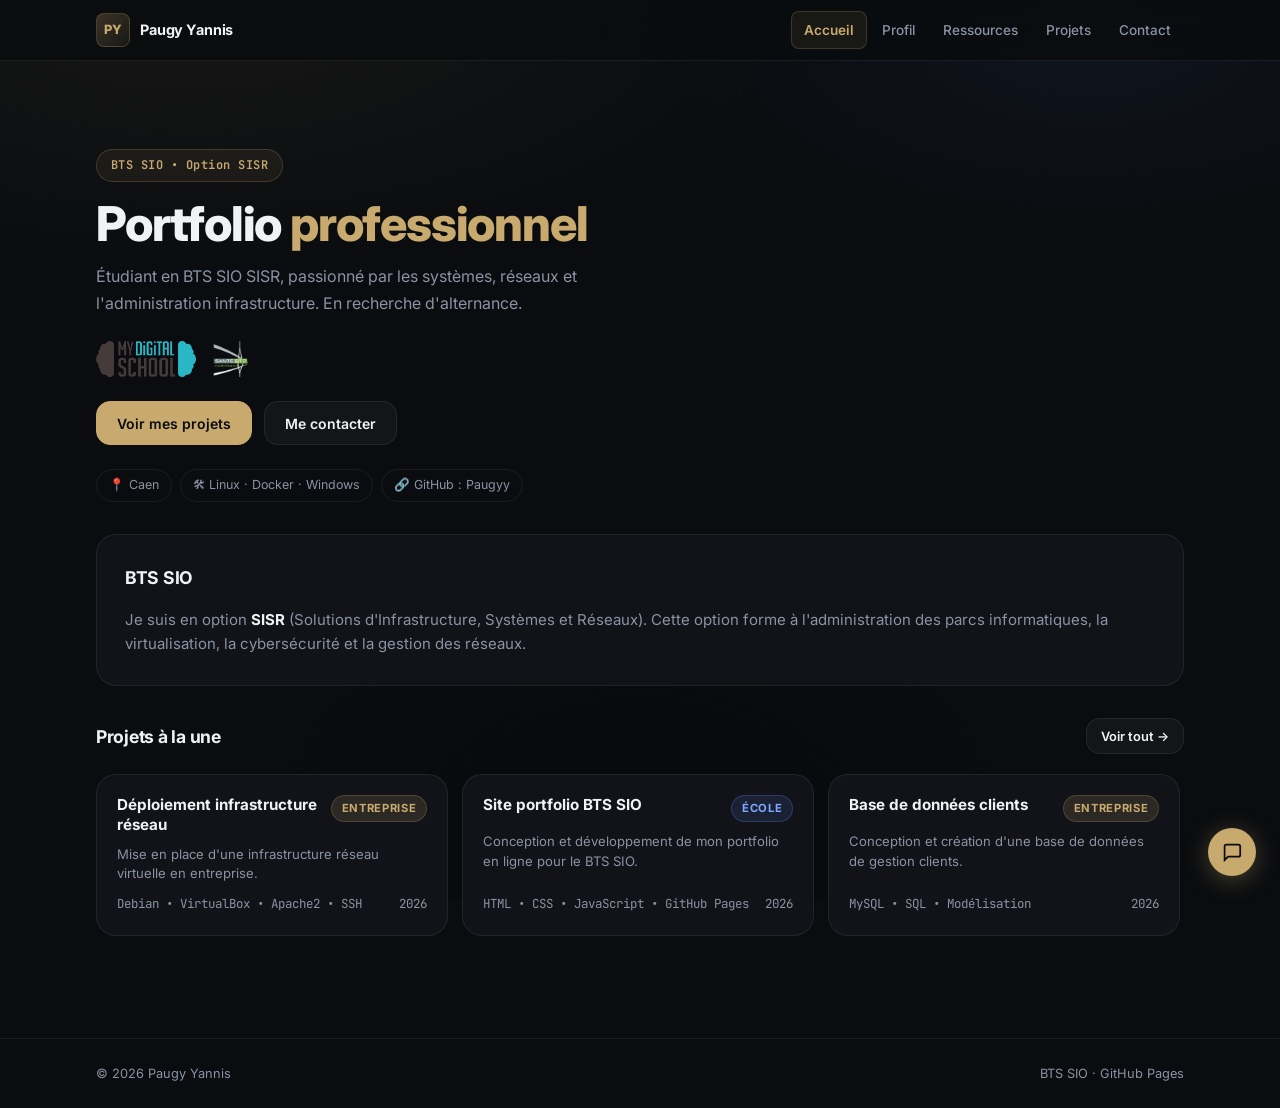
==== index.html @ efeb3262 "Add all files of my PortFolio" ====
<!doctype html>
<html lang="fr">
<head>
  <meta charset="utf-8" />
  <meta name="viewport" content="width=device-width, initial-scale=1" />
  <title>Paugy Yannis — Portfolio BTS SIO</title>
  <meta name="description" content="Portfolio BTS SIO SISR — Paugy Yannis, étudiant en systèmes et réseaux à Caen." />
  <!-- Styles -->
  <link rel="stylesheet" href="css/index.css" />
  <!-- MODIFIER : Ajouter un favicon ici -->
  <!-- <link rel="icon" href="img/favicon.ico"> -->
</head>
<body>

<!-- ================================================================
     HEADER — Navigation principale
     MODIFIER : Les liens de navigation si vous changez les noms de pages
     ================================================================ -->
<header class="topbar">
  <div class="topbar__inner">
    <a class="brand" href="index.html" aria-label="Accueil">
      <span class="brand__mark">PY</span>
      <span class="brand__text">Paugy Yannis</span>
    </a>
    <nav class="nav" id="mainNav" aria-label="Navigation principale">
      <a href="index.html" aria-current="page">Accueil</a>
      <a href="pages/profil.html">Profil</a>
      <a href="pages/ressources.html">Ressources</a>
      <a href="pages/projets.html">Projets</a>
      <a href="pages/contact.html">Contact</a>
    </nav>
    <button class="nav-toggle" aria-label="Menu" aria-expanded="false" aria-controls="mainNav">
      <span></span><span></span><span></span>
    </button>
  </div>
</header>

<!-- ================================================================
     CONTENU PRINCIPAL
     ================================================================ -->
<div class="page-wrap">
<main class="container">

  <!-- ── HERO ──────────────────────────────────────────────────── -->
  <!-- MODIFIER : Votre présentation personnelle dans cette section -->
  <section style="padding-block: 3rem 2rem;">
    <p class="pill">BTS SIO • Option SISR</p>
    <h1 class="page-title">Portfolio <span>professionnel</span></h1>
    <!-- MODIFIER : Votre texte de présentation (2-3 lignes max) -->
    <p class="page-lead">
      Étudiant en BTS SIO SISR, passionné par les systèmes, réseaux
      et l'administration infrastructure. En recherche d'alternance.
    </p>

    <!-- Logos entreprise/école -->
    <!-- MODIFIER : Remplacer les images par vos logos (même dossier img/) -->
    <div style="display:flex;align-items:center;gap:1rem;margin-block:1.5rem;flex-wrap:wrap;">
      <img src="img/logo-mds-hd.png"       alt="MyDigitalSchool"    style="height:clamp(1.5rem,3vw,2.25rem);width:auto;object-fit:contain;">
      <img src="img/logo-santebtp-hd.png"  alt="Santé BTP Normandie" style="height:clamp(1.5rem,3vw,2.25rem);width:auto;object-fit:contain;">
    </div>

    <div style="display:flex;gap:0.75rem;flex-wrap:wrap;margin-top:0.5rem;">
      <a class="btn btn--primary" href="pages/projets.html">Voir mes projets</a>
      <a class="btn btn--ghost"   href="pages/contact.html">Me contacter</a>
    </div>

    <!-- Méta-infos -->
    <!-- MODIFIER : Votre localisation, compétences clés, lien GitHub -->
    <div style="display:flex;flex-wrap:wrap;gap:0.5rem;margin-top:1.5rem;">
      <span style="padding:.3rem .75rem;border:1px solid var(--border);border-radius:999px;font-size:.78rem;color:var(--text-sub)">📍 Caen</span>
      <span style="padding:.3rem .75rem;border:1px solid var(--border);border-radius:999px;font-size:.78rem;color:var(--text-sub)">🛠 Linux · Docker · Windows</span>
      <a href="https://github.com/Paugyy" target="_blank" rel="noopener"
         style="padding:.3rem .75rem;border:1px solid var(--border);border-radius:999px;font-size:.78rem;color:var(--text-sub);transition:var(--t)"
         onmouseover="this.style.borderColor='var(--border-hover)'"
         onmouseout="this.style.borderColor='var(--border)'">🔗 GitHub : Paugyy</a>
    </div>
  </section>

  <!-- ── BTS SIO ──────────────────────────────────────────────── -->
  <!-- MODIFIER : Contenu de la section BTS SIO -->
  <section class="card" style="margin-bottom:2rem;">
    <h2 class="section-title">BTS SIO</h2>
    <p class="muted">
      Je suis en option <strong style="color:var(--text)">SISR</strong> (Solutions d'Infrastructure,
      Systèmes et Réseaux). Cette option forme à l'administration des parcs
      informatiques, la virtualisation, la cybersécurité et la gestion des réseaux.
    </p>
  </section>

  <!-- ── PROJETS À LA UNE ─────────────────────────────────────── -->
  <section style="margin-bottom:3rem;">
    <div style="display:flex;align-items:center;justify-content:space-between;gap:1rem;margin-bottom:1rem;flex-wrap:wrap;">
      <h2 class="section-title" style="margin-bottom:0">Projets à la une</h2>
      <a class="btn btn--ghost btn--sm" href="pages/projets.html">Voir tout →</a>
    </div>
    <div class="carousel-wrap">
      <div class="carousel__track" id="featuredTrack">
        <!-- Rempli automatiquement par js/projects.js -->
        <!-- MODIFIER : Les données dans data/projects.json -->
      </div>
    </div>
  </section>

</main>

<!-- ================================================================
     FOOTER — Modifier : droits d'auteur, liens
     ================================================================ -->
<footer class="footer">
  <div class="container footer__inner">
    <span>© <span id="year"></span> Paugy Yannis</span>
    <span>BTS SIO · GitHub Pages</span>
  </div>
</footer>
</div>

<!-- Scripts -->
<script>document.getElementById("year").textContent = new Date().getFullYear();</script>
<script src="js/projects.js"></script>
<script src="js/shared.js"></script>
</body>
</html>
---- css/index.css ----
/* ================================================================
   INDEX.CSS — Styles globaux du portfolio Paugy Yannis
   ----------------------------------------------------------------
   MODIFIER : Les variables CSS dans :root pour changer les couleurs,
   polices et espacements sur tout le site en une seule fois.
   ================================================================ */

/* ── Google Fonts ── */
@import url('https://fonts.googleapis.com/css2?family=Inter:wght@300;400;500;600;700;800&family=JetBrains+Mono:wght@400;500;600&display=swap');

/* ================================================================
   VARIABLES — Modifier ici pour changer le thème global
   ================================================================ */
:root {
  /* Couleurs de fond */
  --bg:       #0A0C0F;   /* Fond principal (très sombre) */
  --bg-card:  #111318;   /* Fond des cartes */
  --bg-card2: #0D0F13;   /* Fond des cartes secondaires */
  --bg-glass: rgba(17, 19, 24, 0.85); /* Fond vitré */

  /* Couleurs texte */
  --text:     #F0F2F5;   /* Texte principal */
  --text-sub: #8A92A3;   /* Texte secondaire/muted */
  --text-dim: #4A5568;   /* Texte très discret */

  /* Accent — couleur signature du portfolio */
  --accent:   #C8A96E;   /* Or chaud — MODIFIER pour changer l'accent */
  --accent2:  #A8854A;   /* Or foncé */
  --accent-bg: rgba(200, 169, 110, 0.08);
  --accent-border: rgba(200, 169, 110, 0.22);

  /* Bordures */
  --border:   rgba(255,255,255,0.07);
  --border-hover: rgba(200,169,110,0.35);

  /* Ombres */
  --shadow-sm: 0 2px 12px rgba(0,0,0,0.4);
  --shadow:    0 8px 32px rgba(0,0,0,0.5);
  --shadow-lg: 0 24px 64px rgba(0,0,0,0.65);

  /* Rayons */
  --r-sm: 0.5rem;
  --r:    0.875rem;
  --r-lg: 1.25rem;
  --r-xl: 1.75rem;

  /* Transitions */
  --t: 200ms cubic-bezier(0.4,0,0.2,1);
  --t-spring: 350ms cubic-bezier(0.34,1.56,0.64,1);

  /* Typographie */
  --font: 'Inter', system-ui, -apple-system, sans-serif;
  --font-mono: 'JetBrains Mono', monospace;
}

/* ================================================================
   RESET
   ================================================================ */
*, *::before, *::after { box-sizing: border-box; margin: 0; padding: 0; }

html {
  scroll-behavior: smooth;
  font-size: 16px; /* MODIFIER cette valeur pour agrandir/réduire tout */
  -webkit-text-size-adjust: 100%;
}

body {
  min-height: 100vh;
  font-family: var(--font);
  font-size: 0.9375rem;
  line-height: 1.65;
  color: var(--text);
  background-color: var(--bg);
  background-image:
    radial-gradient(ellipse 80% 50% at 15% 0%, rgba(200,169,110,0.07) 0%, transparent 60%),
    radial-gradient(ellipse 60% 40% at 85% 5%, rgba(100,140,255,0.06) 0%, transparent 55%),
    radial-gradient(ellipse 50% 60% at 50% 100%, rgba(0,0,0,0.3) 0%, transparent 70%);
  background-attachment: fixed;
  overflow-x: hidden;
  -webkit-font-smoothing: antialiased;
  -moz-osx-font-smoothing: grayscale;
}

img, video, svg { display: block; max-width: 100%; height: auto; }

a { text-decoration: none; color: inherit; }

button { font-family: inherit; }

/* ================================================================
   LAYOUT — Conteneur principal
   MODIFIER : max-width pour la largeur max des pages
   ================================================================ */
.container {
  width: 100%;
  max-width: 72rem; /* MODIFIER pour changer la largeur max */
  margin-inline: auto;
  padding-inline: clamp(1rem, 4vw, 2rem);
}

/* ================================================================
   TOPBAR — Navigation principale
   MODIFIER : background/backdrop-filter pour changer le style du header
   ================================================================ */
.topbar {
  position: sticky;
  top: 0;
  z-index: 50;
  width: 100%;
  background: rgba(10,12,15,0.92);
  backdrop-filter: blur(20px) saturate(1.4);
  -webkit-backdrop-filter: blur(20px) saturate(1.4);
  border-bottom: 1px solid var(--border);
}

.topbar__inner {
  max-width: 72rem;
  margin-inline: auto;
  padding-inline: clamp(1rem, 4vw, 2rem);
  height: 3.75rem; /* MODIFIER pour la hauteur du header */
  display: flex;
  align-items: center;
  justify-content: space-between;
  gap: 1rem;
}

/* Logo / Marque */
.brand {
  display: flex;
  align-items: center;
  gap: 0.625rem;
  flex-shrink: 0;
}

.brand__mark {
  width: 2.125rem;
  height: 2.125rem;
  display: grid;
  place-items: center;
  border-radius: 0.5rem;
  background: linear-gradient(135deg, rgba(200,169,110,0.25), rgba(200,169,110,0.08));
  border: 1px solid var(--accent-border);
  color: var(--accent);
  font-weight: 800;
  font-size: 0.8rem;
  letter-spacing: 0.02em;
}

.brand__text {
  font-size: 0.9rem;
  font-weight: 700;
  letter-spacing: -0.01em;
  color: var(--text);
}

/* Navigation links */
.nav {
  display: flex;
  align-items: center;
  gap: 0.125rem;
}

.nav a {
  padding: 0.4rem 0.75rem;
  border-radius: var(--r-sm);
  font-size: 0.85rem;
  font-weight: 500;
  color: var(--text-sub);
  border: 1px solid transparent;
  transition: var(--t);
  white-space: nowrap;
}

.nav a:hover {
  color: var(--text);
  background: rgba(255,255,255,0.05);
}

.nav a[aria-current="page"] {
  color: var(--accent);
  background: var(--accent-bg);
  border-color: var(--accent-border);
  font-weight: 600;
}

/* Hamburger mobile */
.nav-toggle {
  display: none;
  flex-direction: column;
  gap: 5px;
  cursor: pointer;
  padding: 0.5rem;
  background: none;
  border: 1px solid var(--border);
  border-radius: var(--r-sm);
  color: var(--text);
}

.nav-toggle span {
  display: block;
  width: 20px;
  height: 2px;
  background: currentColor;
  border-radius: 2px;
  transition: var(--t);
}

/* Menu mobile ouvert */
.nav.is-open {
  display: flex;
  flex-direction: column;
  position: absolute;
  top: 3.75rem;
  left: 0;
  right: 0;
  background: rgba(10,12,15,0.98);
  backdrop-filter: blur(20px);
  border-bottom: 1px solid var(--border);
  padding: 0.75rem 1rem 1rem;
  gap: 0.25rem;
  z-index: 49;
}

.nav.is-open a {
  width: 100%;
  text-align: center;
  padding: 0.65rem 1rem;
}

/* ================================================================
   PAGE LAYOUT
   ================================================================ */
.page-wrap {
  min-height: calc(100vh - 3.75rem);
  display: flex;
  flex-direction: column;
}

main { flex: 1; padding-block: 2.5rem; }

/* ================================================================
   TYPOGRAPHIE
   MODIFIER : tailles de police ici
   ================================================================ */
.page-eyebrow {
  display: inline-flex;
  align-items: center;
  gap: 0.5rem;
  font-size: 0.75rem;
  font-weight: 600;
  text-transform: uppercase;
  letter-spacing: 0.1em;
  color: var(--accent);
  font-family: var(--font-mono);
  margin-bottom: 0.75rem;
}

.page-title {
  font-size: clamp(1.75rem, 4.5vw, 3rem);
  font-weight: 800;
  line-height: 1.1;
  letter-spacing: -0.025em;
  margin-bottom: 0.75rem;
}

.page-title span { color: var(--accent); }

.page-lead {
  font-size: clamp(0.9rem, 1.5vw, 1rem);
  color: var(--text-sub);
  max-width: 52ch;
  line-height: 1.7;
}

.section-title {
  font-size: 1.1rem;
  font-weight: 700;
  letter-spacing: -0.015em;
  margin-bottom: 1rem;
}

.muted { color: var(--text-sub); }

/* ================================================================
   COMPOSANTS — Boutons
   MODIFIER : couleurs dans les variantes
   ================================================================ */
.btn {
  display: inline-flex;
  align-items: center;
  justify-content: center;
  gap: 0.5rem;
  padding: 0.6rem 1.25rem;
  border-radius: var(--r);
  font-size: 0.875rem;
  font-weight: 600;
  border: 1px solid transparent;
  cursor: pointer;
  transition: var(--t);
  white-space: nowrap;
  text-decoration: none;
}

.btn--primary {
  background: var(--accent);
  color: #0A0C0F;
  border-color: var(--accent);
}
.btn--primary:hover { background: var(--accent2); border-color: var(--accent2); transform: translateY(-1px); box-shadow: 0 4px 20px rgba(200,169,110,0.25); }

.btn--ghost {
  background: rgba(255,255,255,0.04);
  color: var(--text);
  border-color: var(--border);
}
.btn--ghost:hover { background: rgba(255,255,255,0.08); border-color: var(--border-hover); transform: translateY(-1px); }

.btn--sm { padding: 0.4rem 0.875rem; font-size: 0.8rem; }

/* ================================================================
   COMPOSANTS — Cartes
   ================================================================ */
.card {
  background: var(--bg-card);
  border: 1px solid var(--border);
  border-radius: var(--r-lg);
  padding: clamp(1.25rem, 3vw, 1.75rem);
  transition: var(--t);
}
.card:hover { border-color: var(--border-hover); box-shadow: var(--shadow); }

/* ================================================================
   COMPOSANTS — Tags
   ================================================================ */
.tag {
  display: inline-flex;
  align-items: center;
  padding: 0.2rem 0.6rem;
  border-radius: 999px;
  font-size: 0.7rem;
  font-weight: 700;
  text-transform: uppercase;
  letter-spacing: 0.06em;
}

.tag--gold { background: rgba(200,169,110,0.15); color: var(--accent); border: 1px solid var(--accent-border); }
.tag--blue { background: rgba(100,140,255,0.12); color: #7FA8FF; border: 1px solid rgba(100,140,255,0.25); }
.tag--green { background: rgba(72,199,142,0.12); color: #48C78E; border: 1px solid rgba(72,199,142,0.25); }

/* ================================================================
   COMPOSANTS — Pill/badge
   ================================================================ */
.pill {
  display: inline-flex;
  align-items: center;
  gap: 0.5rem;
  padding: 0.35rem 0.875rem;
  border-radius: 999px;
  border: 1px solid var(--accent-border);
  background: var(--accent-bg);
  font-size: 0.75rem;
  font-weight: 600;
  color: var(--accent);
  font-family: var(--font-mono);
  letter-spacing: 0.04em;
  margin-bottom: 1rem;
}

/* ================================================================
   COMPOSANTS — Séparateur
   ================================================================ */
.divider {
  height: 1px;
  background: var(--border);
  margin-block: 1.5rem;
}

/* ================================================================
   FOOTER
   MODIFIER : padding-block pour la hauteur du footer
   ================================================================ */
.footer {
  border-top: 1px solid var(--border);
  padding-block: 1.5rem;
}

.footer__inner {
  display: flex;
  align-items: center;
  justify-content: space-between;
  gap: 1rem;
  flex-wrap: wrap;
  font-size: 0.8rem;
  color: var(--text-sub);
}

/* ================================================================
   COMPOSANTS — Carrousel (index)
   ================================================================ */
.carousel-wrap { overflow: hidden; border-radius: var(--r-lg); }

.carousel__track {
  display: flex;
  gap: 0.875rem;
  padding: 0.25rem 0.125rem 0.875rem;
  overflow-x: auto;
  scroll-snap-type: x mandatory;
  scrollbar-width: thin;
  scrollbar-color: var(--accent-border) transparent;
  -webkit-overflow-scrolling: touch;
}

.carousel__track::-webkit-scrollbar { height: 4px; }
.carousel__track::-webkit-scrollbar-thumb { background: var(--accent-border); border-radius: 999px; }

.feature-card {
  flex: 0 0 auto;
  width: clamp(17rem, 38vw, 22rem);
  scroll-snap-align: start;
  background: var(--bg-card);
  border: 1px solid var(--border);
  border-radius: var(--r-lg);
  padding: 1.25rem;
  display: flex;
  flex-direction: column;
  gap: 0.625rem;
  transition: var(--t);
  cursor: pointer;
}
.feature-card:hover { border-color: var(--border-hover); transform: translateY(-2px); box-shadow: var(--shadow); }

.feature-top { display: flex; justify-content: space-between; align-items: flex-start; gap: 0.5rem; }
.feature-bottom { margin-top: auto; display: flex; justify-content: space-between; gap: 0.5rem; font-size: 0.78rem; color: var(--text-sub); font-family: var(--font-mono); }

.feature-card .f-title { font-size: 0.95rem; font-weight: 700; line-height: 1.3; }
.feature-card .f-desc { font-size: 0.82rem; color: var(--text-sub); line-height: 1.5; }

/* ================================================================
   OVERLAY GLOBAL (partagé par popups)
   ================================================================ */
.overlay {
  position: fixed;
  inset: 0;
  background: rgba(0,0,0,0.72);
  backdrop-filter: blur(6px);
  -webkit-backdrop-filter: blur(6px);
  z-index: 200;
  opacity: 0;
  visibility: hidden;
  transition: opacity 0.3s, visibility 0.3s;
}
.overlay.is-visible { opacity: 1; visibility: visible; }

/* ================================================================
   POPUP PROJET — grande popup centrée
   ================================================================ */
.popup-project {
  position: fixed;
  inset: 0;
  z-index: 210;
  display: flex;
  align-items: center;
  justify-content: center;
  padding: clamp(1rem, 4vw, 3rem);
  pointer-events: none;
  opacity: 0;
  visibility: hidden;
  transition: opacity 0.35s, visibility 0.35s;
}

.popup-project.is-open {
  pointer-events: auto;
  opacity: 1;
  visibility: visible;
}

.popup-project__box {
  width: 100%;
  max-width: 54rem;
  max-height: 90vh;
  background: var(--bg-card2);
  border: 1px solid var(--border-hover);
  border-radius: var(--r-xl);
  box-shadow: var(--shadow-lg), 0 0 0 1px rgba(255,255,255,0.03);
  display: flex;
  flex-direction: column;
  overflow: hidden;
  transform: scale(0.93) translateY(20px);
  transition: transform 0.38s cubic-bezier(0.16,1,0.3,1);
}

.popup-project.is-open .popup-project__box {
  transform: scale(1) translateY(0);
}

/* Header popup */
.popup__header {
  display: flex;
  align-items: flex-start;
  justify-content: space-between;
  gap: 1rem;
  padding: 1.5rem 1.75rem 1.25rem;
  border-bottom: 1px solid var(--border);
  flex-shrink: 0;
  background: linear-gradient(135deg, rgba(200,169,110,0.05), transparent 60%);
}

.popup__header-left { display: flex; flex-direction: column; gap: 0.4rem; }
.popup__title { font-size: 1.2rem; font-weight: 800; letter-spacing: -0.015em; }
.popup__meta { display: flex; align-items: center; gap: 0.5rem; flex-wrap: wrap; }
.popup__stack { font-size: 0.75rem; font-family: var(--font-mono); color: var(--text-sub); }

.popup__close {
  width: 2rem;
  height: 2rem;
  display: flex;
  align-items: center;
  justify-content: center;
  background: rgba(255,255,255,0.05);
  border: 1px solid var(--border);
  border-radius: var(--r-sm);
  cursor: pointer;
  color: var(--text-sub);
  flex-shrink: 0;
  transition: var(--t);
}
.popup__close:hover { background: rgba(255,255,255,0.1); color: var(--text); }
.popup__close svg { width: 1rem; height: 1rem; }

/* Corps popup */
.popup__body {
  flex: 1;
  overflow-y: auto;
  padding: 1.5rem 1.75rem 2rem;
  scrollbar-width: thin;
  scrollbar-color: var(--accent-border) transparent;
  display: grid;
  gap: 1.25rem;
}
.popup__body::-webkit-scrollbar { width: 4px; }
.popup__body::-webkit-scrollbar-thumb { background: var(--accent-border); border-radius: 999px; }

@media (min-width: 640px) {
  .popup__body { grid-template-columns: 1fr 1fr; }
  .popup__section--full { grid-column: 1 / -1; }
}

.popup__section {}
.popup__section-label {
  font-size: 0.68rem;
  font-family: var(--font-mono);
  text-transform: uppercase;
  letter-spacing: 0.12em;
  color: var(--accent);
  margin-bottom: 0.4rem;
}
.popup__section p {
  font-size: 0.875rem;
  color: var(--text-sub);
  line-height: 1.6;
}

/* Procédures liées dans popup */
.popup__procs-list {
  display: flex;
  flex-wrap: wrap;
  gap: 0.5rem;
  margin-top: 0.25rem;
}

.proc-link {
  display: inline-flex;
  align-items: center;
  gap: 0.35rem;
  padding: 0.35rem 0.7rem;
  background: rgba(200,169,110,0.07);
  border: 1px solid var(--accent-border);
  border-radius: var(--r-sm);
  font-size: 0.75rem;
  font-family: var(--font-mono);
  color: var(--text);
  cursor: pointer;
  transition: var(--t);
}
.proc-link:hover { background: rgba(200,169,110,0.14); color: var(--accent); transform: translateY(-1px); }
.proc-link svg { width: 0.8rem; height: 0.8rem; color: var(--accent); flex-shrink: 0; }

/* ================================================================
   POPUP PROCÉDURE — plus petite, par-dessus la popup projet
   ================================================================ */
.popup-proc {
  position: fixed;
  inset: 0;
  z-index: 300;
  display: flex;
  align-items: center;
  justify-content: center;
  padding: clamp(1rem, 5vw, 4rem);
  pointer-events: none;
  opacity: 0;
  visibility: hidden;
  transition: opacity 0.25s, visibility 0.25s;
}
.popup-proc.is-open { pointer-events: auto; opacity: 1; visibility: visible; }

.popup-proc__box {
  width: 100%;
  max-width: 40rem;
  max-height: 80vh;
  background: var(--bg-card);
  border: 1px solid rgba(200,169,110,0.3);
  border-radius: var(--r-xl);
  box-shadow: var(--shadow-lg);
  display: flex;
  flex-direction: column;
  overflow: hidden;
  transform: scale(0.9) translateY(15px);
  transition: transform 0.3s cubic-bezier(0.16,1,0.3,1);
}
.popup-proc.is-open .popup-proc__box { transform: scale(1) translateY(0); }

.popup-proc__header {
  display: flex;
  align-items: center;
  justify-content: space-between;
  gap: 1rem;
  padding: 1.25rem 1.5rem;
  border-bottom: 1px solid var(--border);
  flex-shrink: 0;
}
.popup-proc__title { font-size: 1rem; font-weight: 700; }
.popup-proc__body {
  flex: 1;
  overflow-y: auto;
  padding: 1.25rem 1.5rem 1.5rem;
  scrollbar-width: thin;
  scrollbar-color: var(--accent-border) transparent;
}

/* Styles contenu procédure */
.popup-proc__body h2 { font-size: 1.1rem; margin-bottom: 0.5rem; }
.popup-proc__body h3 {
  font-size: 0.7rem;
  font-family: var(--font-mono);
  text-transform: uppercase;
  letter-spacing: 0.1em;
  color: var(--accent);
  margin: 1.25rem 0 0.4rem;
}
.popup-proc__body hr { border: none; border-top: 1px solid var(--border); margin: 0.75rem 0; }
.popup-proc__body p { font-size: 0.875rem; color: var(--text-sub); line-height: 1.6; }
.popup-proc__body pre {
  background: rgba(0,0,0,0.4);
  border: 1px solid var(--border);
  border-left: 3px solid var(--accent-border);
  border-radius: var(--r-sm);
  padding: 0.875rem 1rem;
  font-family: var(--font-mono);
  font-size: 0.78rem;
  line-height: 1.75;
  color: #c0cfea;
  overflow-x: auto;
  white-space: pre-wrap;
  word-break: break-all;
  margin: 0.5rem 0;
}
.popup-proc__body code {
  font-family: var(--font-mono);
  font-size: 0.82em;
  background: rgba(200,169,110,0.1);
  color: var(--accent);
  padding: 0.1em 0.4em;
  border-radius: 0.25rem;
}
.popup-proc__body ul, .popup-proc__body ol {
  font-size: 0.875rem;
  color: var(--text-sub);
  padding-left: 1.25rem;
}
.popup-proc__body li { margin: 0.3rem 0; }
.popup-proc__body strong { color: var(--text); font-weight: 600; }

/* Overlay secondaire pour popup proc */
.overlay-proc {
  position: fixed;
  inset: 0;
  background: rgba(0,0,0,0.5);
  backdrop-filter: blur(3px);
  -webkit-backdrop-filter: blur(3px);
  z-index: 290;
  opacity: 0;
  visibility: hidden;
  transition: opacity 0.25s, visibility 0.25s;
}
.overlay-proc.is-visible { opacity: 1; visibility: visible; }

/* ================================================================
   CHATBOT — Widget note
   MODIFIER : position (bottom/right) si besoin
   ================================================================ */
.chatbot-btn {
  position: fixed;
  bottom: 1.5rem;
  right: 1.5rem;
  z-index: 100;
  width: 3rem;
  height: 3rem;
  border-radius: 50%;
  background: var(--accent);
  color: #0A0C0F;
  border: none;
  cursor: pointer;
  display: flex;
  align-items: center;
  justify-content: center;
  box-shadow: 0 4px 24px rgba(200,169,110,0.35);
  transition: var(--t-spring);
}
.chatbot-btn:hover { transform: scale(1.1); }
.chatbot-btn svg { width: 1.3rem; height: 1.3rem; }

.chatbot-panel {
  position: fixed;
  bottom: 5.5rem;
  right: 1.5rem;
  z-index: 100;
  width: clamp(17rem, 90vw, 22rem);
  background: var(--bg-card2);
  border: 1px solid var(--border-hover);
  border-radius: var(--r-xl);
  box-shadow: var(--shadow-lg);
  overflow: hidden;
  opacity: 0;
  visibility: hidden;
  transform: translateY(16px) scale(0.95);
  transition: opacity 0.25s, visibility 0.25s, transform 0.28s cubic-bezier(0.34,1.56,0.64,1);
}
.chatbot-panel.is-open { opacity: 1; visibility: visible; transform: translateY(0) scale(1); }

.chatbot-header {
  padding: 0.875rem 1rem;
  border-bottom: 1px solid var(--border);
  display: flex;
  align-items: center;
  gap: 0.5rem;
}
.chatbot-dot { width: 0.5rem; height: 0.5rem; border-radius: 50%; background: var(--accent); }
.chatbot-name { font-size: 0.82rem; font-weight: 700; }
.chatbot-status { font-size: 0.7rem; color: var(--text-sub); margin-left: auto; }

.chatbot-body { padding: 1rem; display: flex; flex-direction: column; gap: 0.75rem; }

.chatbot-msg {
  font-size: 0.85rem;
  color: var(--text);
  line-height: 1.55;
  text-align: center;
}

/* Échelle de notes 0–10 */
.rating-scale {
  display: flex;
  gap: 0.25rem;
  justify-content: center;
  flex-wrap: wrap;
}

.rating-btn {
  width: 2.1rem;
  height: 2.1rem;
  border-radius: 0.4rem;
  border: 1px solid transparent;
  font-size: 0.75rem;
  font-weight: 700;
  cursor: pointer;
  transition: var(--t);
  font-family: var(--font);
}
.rating-btn:hover { transform: scale(1.15); box-shadow: 0 2px 12px rgba(0,0,0,0.3); }

/* Couleurs rouge→vert (0=rouge sombre, 10=vert clair) */
.rating-btn[data-v="0"]  { background:#4A0000; color:#FF6B6B; border-color:#6B0000; }
.rating-btn[data-v="1"]  { background:#5C0000; color:#FF7F7F; border-color:#7D0000; }
.rating-btn[data-v="2"]  { background:#7A1B00; color:#FF9966; border-color:#923300; }
.rating-btn[data-v="3"]  { background:#8C3A00; color:#FFAA55; border-color:#A04500; }
.rating-btn[data-v="4"]  { background:#7A5C00; color:#FFD060; border-color:#8C6800; }
.rating-btn[data-v="5"]  { background:#6B6200; color:#FFE066; border-color:#7D7000; }
.rating-btn[data-v="6"]  { background:#4A6600; color:#CCEE55; border-color:#5A7A00; }
.rating-btn[data-v="7"]  { background:#2E6600; color:#99EE44; border-color:#3A7A00; }
.rating-btn[data-v="8"]  { background:#1A6600; color:#66DD44; border-color:#258000; }
.rating-btn[data-v="9"]  { background:#005C1A; color:#44CC66; border-color:#007022; }
.rating-btn[data-v="10"] { background:#004D10; color:#33BB55; border-color:#006618; }

.chatbot-response {
  font-size: 0.82rem;
  color: var(--text-sub);
  text-align: center;
  line-height: 1.55;
  padding: 0.5rem 0.25rem;
}
.chatbot-response.positive { color: #48C78E; }
.chatbot-response.neutral  { color: var(--accent); }
.chatbot-response.negative { color: #FF7A7A; }

/* ================================================================
   RESPONSIVE — Mobile first
   ================================================================ */
@media (max-width: 640px) {
  .nav { display: none; }
  .nav-toggle { display: flex; }

  .popup-project { padding: 0.75rem; align-items: flex-end; }
  .popup-project__box { max-height: 92vh; border-radius: var(--r-lg) var(--r-lg) var(--r-sm) var(--r-sm); }

  .popup-proc { padding: 0.75rem; }

  .chatbot-panel { bottom: 5rem; right: 0.75rem; left: 0.75rem; width: auto; }
  .chatbot-btn { bottom: 1rem; right: 1rem; }
}

@media (max-width: 480px) {
  .popup__body { grid-template-columns: 1fr; }
  .popup__header { padding: 1.25rem 1.25rem 1rem; }
  .popup__body { padding: 1.25rem; }
}

@media (min-width: 640px) and (max-width: 1024px) {
  /* Tablette */
  .popup-project__box { max-width: 46rem; }
}

@media (prefers-reduced-motion: reduce) {
  *, *::before, *::after { transition: none !important; animation: none !important; }
}

/* ================================================================
   UTILITAIRES
   ================================================================ */
.sr-only {
  position: absolute; width: 1px; height: 1px;
  padding: 0; margin: -1px; overflow: hidden;
  clip: rect(0,0,0,0); white-space: nowrap; border: 0;
}

.text-accent { color: var(--accent); }
.mt-1 { margin-top: 0.5rem; }
.mt-2 { margin-top: 1rem; }
.mt-3 { margin-top: 1.5rem; }
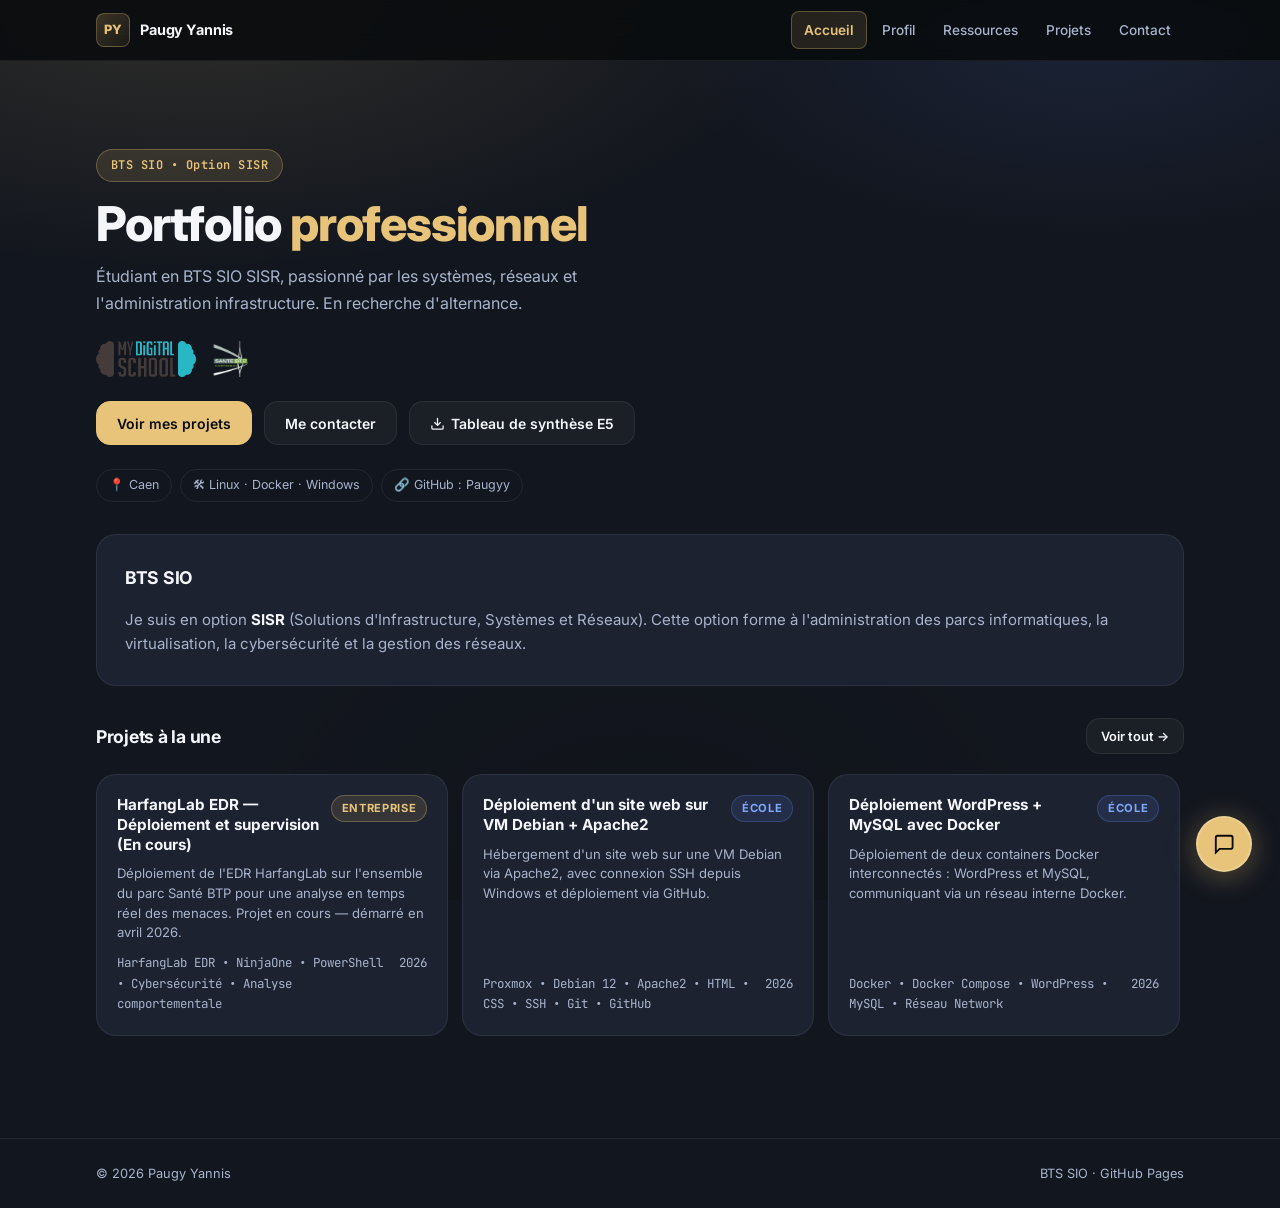
==== commit 35fd16e4: "Clean up index.html and add download link Removed comments and added a download link for E5 synthesi" ====
--- a/index.html
+++ b/index.html
@@ -5,17 +5,10 @@
   <meta name="viewport" content="width=device-width, initial-scale=1" />
   <title>Paugy Yannis — Portfolio BTS SIO</title>
   <meta name="description" content="Portfolio BTS SIO SISR — Paugy Yannis, étudiant en systèmes et réseaux à Caen." />
-  <!-- Styles -->
   <link rel="stylesheet" href="css/index.css" />
-  <!-- MODIFIER : Ajouter un favicon ici -->
-  <!-- <link rel="icon" href="img/favicon.ico"> -->
 </head>
 <body>
 
-<!-- ================================================================
-     HEADER — Navigation principale
-     MODIFIER : Les liens de navigation si vous changez les noms de pages
-     ================================================================ -->
 <header class="topbar">
   <div class="topbar__inner">
     <a class="brand" href="index.html" aria-label="Accueil">
@@ -35,25 +28,17 @@
   </div>
 </header>
 
-<!-- ================================================================
-     CONTENU PRINCIPAL
-     ================================================================ -->
 <div class="page-wrap">
 <main class="container">
 
-  <!-- ── HERO ──────────────────────────────────────────────────── -->
-  <!-- MODIFIER : Votre présentation personnelle dans cette section -->
   <section style="padding-block: 3rem 2rem;">
     <p class="pill">BTS SIO • Option SISR</p>
     <h1 class="page-title">Portfolio <span>professionnel</span></h1>
-    <!-- MODIFIER : Votre texte de présentation (2-3 lignes max) -->
     <p class="page-lead">
       Étudiant en BTS SIO SISR, passionné par les systèmes, réseaux
       et l'administration infrastructure. En recherche d'alternance.
     </p>
 
-    <!-- Logos entreprise/école -->
-    <!-- MODIFIER : Remplacer les images par vos logos (même dossier img/) -->
     <div style="display:flex;align-items:center;gap:1rem;margin-block:1.5rem;flex-wrap:wrap;">
       <img src="img/logo-mds-hd.png"       alt="MyDigitalSchool"    style="height:clamp(1.5rem,3vw,2.25rem);width:auto;object-fit:contain;">
       <img src="img/logo-santebtp-hd.png"  alt="Santé BTP Normandie" style="height:clamp(1.5rem,3vw,2.25rem);width:auto;object-fit:contain;">
@@ -62,10 +47,17 @@
     <div style="display:flex;gap:0.75rem;flex-wrap:wrap;margin-top:0.5rem;">
       <a class="btn btn--primary" href="pages/projets.html">Voir mes projets</a>
       <a class="btn btn--ghost"   href="pages/contact.html">Me contacter</a>
+      <a class="btn btn--ghost" href="E5_Tableau-de-synthese.xlsx" download
+         style="display:inline-flex;align-items:center;gap:0.4rem;">
+        <svg viewBox="0 0 24 24" fill="none" stroke="currentColor" stroke-width="2" width="15" height="15">
+          <path d="M21 15v4a2 2 0 0 1-2 2H5a2 2 0 0 1-2-2v-4"/>
+          <polyline points="7 10 12 15 17 10"/>
+          <line x1="12" y1="15" x2="12" y2="3"/>
+        </svg>
+        Tableau de synthèse E5
+      </a>
     </div>
 
-    <!-- Méta-infos -->
-    <!-- MODIFIER : Votre localisation, compétences clés, lien GitHub -->
     <div style="display:flex;flex-wrap:wrap;gap:0.5rem;margin-top:1.5rem;">
       <span style="padding:.3rem .75rem;border:1px solid var(--border);border-radius:999px;font-size:.78rem;color:var(--text-sub)">📍 Caen</span>
       <span style="padding:.3rem .75rem;border:1px solid var(--border);border-radius:999px;font-size:.78rem;color:var(--text-sub)">🛠 Linux · Docker · Windows</span>
@@ -76,8 +68,6 @@
     </div>
   </section>
 
-  <!-- ── BTS SIO ──────────────────────────────────────────────── -->
-  <!-- MODIFIER : Contenu de la section BTS SIO -->
   <section class="card" style="margin-bottom:2rem;">
     <h2 class="section-title">BTS SIO</h2>
     <p class="muted">
@@ -87,25 +77,18 @@
     </p>
   </section>
 
-  <!-- ── PROJETS À LA UNE ─────────────────────────────────────── -->
   <section style="margin-bottom:3rem;">
     <div style="display:flex;align-items:center;justify-content:space-between;gap:1rem;margin-bottom:1rem;flex-wrap:wrap;">
       <h2 class="section-title" style="margin-bottom:0">Projets à la une</h2>
       <a class="btn btn--ghost btn--sm" href="pages/projets.html">Voir tout →</a>
     </div>
     <div class="carousel-wrap">
-      <div class="carousel__track" id="featuredTrack">
-        <!-- Rempli automatiquement par js/projects.js -->
-        <!-- MODIFIER : Les données dans data/projects.json -->
-      </div>
+      <div class="carousel__track" id="featuredTrack"></div>
     </div>
   </section>
 
 </main>
 
-<!-- ================================================================
-     FOOTER — Modifier : droits d'auteur, liens
-     ================================================================ -->
 <footer class="footer">
   <div class="container footer__inner">
     <span>© <span id="year"></span> Paugy Yannis</span>
@@ -114,7 +97,6 @@
 </footer>
 </div>
 
-<!-- Scripts -->
 <script>document.getElementById("year").textContent = new Date().getFullYear();</script>
 <script src="js/projects.js"></script>
 <script src="js/shared.js"></script>
--- a/css/index.css
+++ b/css/index.css
@@ -13,21 +13,21 @@
    ================================================================ */
 :root {
   /* Couleurs de fond */
-  --bg:       #0A0C0F;   /* Fond principal (très sombre) */
-  --bg-card:  #111318;   /* Fond des cartes */
-  --bg-card2: #0D0F13;   /* Fond des cartes secondaires */
-  --bg-glass: rgba(17, 19, 24, 0.85); /* Fond vitré */
+  --bg:       #12161E;   /* Fond principal */
+  --bg-card:  #1C2230;   /* Fond des cartes */
+  --bg-card2: #161D2A;   /* Fond des cartes secondaires */
+  --bg-glass: rgba(28, 34, 48, 0.90); /* Fond vitré */
 
   /* Couleurs texte */
-  --text:     #F0F2F5;   /* Texte principal */
-  --text-sub: #8A92A3;   /* Texte secondaire/muted */
-  --text-dim: #4A5568;   /* Texte très discret */
+  --text:     #F4F6FA;   /* Texte principal */
+  --text-sub: #A8B4CC;   /* Texte secondaire/muted */
+  --text-dim: #6A7A9A;   /* Texte très discret */
 
   /* Accent — couleur signature du portfolio */
-  --accent:   #C8A96E;   /* Or chaud — MODIFIER pour changer l'accent */
-  --accent2:  #A8854A;   /* Or foncé */
-  --accent-bg: rgba(200, 169, 110, 0.08);
-  --accent-border: rgba(200, 169, 110, 0.22);
+  --accent:   #E8C47A;   /* Or vif */
+  --accent2:  #C89A44;   /* Or foncé */
+  --accent-bg: rgba(232, 196, 122, 0.12);
+  --accent-border: rgba(232, 196, 122, 0.30);
 
   /* Bordures */
   --border:   rgba(255,255,255,0.07);
@@ -72,9 +72,9 @@
   color: var(--text);
   background-color: var(--bg);
   background-image:
-    radial-gradient(ellipse 80% 50% at 15% 0%, rgba(200,169,110,0.07) 0%, transparent 60%),
-    radial-gradient(ellipse 60% 40% at 85% 5%, rgba(100,140,255,0.06) 0%, transparent 55%),
-    radial-gradient(ellipse 50% 60% at 50% 100%, rgba(0,0,0,0.3) 0%, transparent 70%);
+    radial-gradient(ellipse 80% 50% at 15% 0%, rgba(232,196,122,0.13) 0%, transparent 60%),
+    radial-gradient(ellipse 60% 40% at 85% 5%, rgba(100,140,255,0.10) 0%, transparent 55%),
+    radial-gradient(ellipse 50% 60% at 50% 100%, rgba(0,0,0,0.15) 0%, transparent 70%);
   background-attachment: fixed;
   overflow-x: hidden;
   -webkit-font-smoothing: antialiased;
@@ -846,3 +846,143 @@
 .mt-1 { margin-top: 0.5rem; }
 .mt-2 { margin-top: 1rem; }
 .mt-3 { margin-top: 1.5rem; }
+
+
+/* ================================================================
+   CHATBOT — Widget flottant
+   ================================================================ */
+.cb-btn {
+  position: fixed;
+  bottom: 1.75rem;
+  right: 1.75rem;
+  z-index: 500;
+  width: 3.5rem;
+  height: 3.5rem;
+  border-radius: 50%;
+  background: var(--accent);
+  color: #0A0C0F;
+  border: 2px solid rgba(255,255,255,0.2);
+  cursor: pointer;
+  display: flex;
+  align-items: center;
+  justify-content: center;
+  box-shadow: 0 4px 28px rgba(200,169,110,0.45), 0 2px 8px rgba(0,0,0,0.5);
+  transition: transform 0.25s cubic-bezier(0.34,1.56,0.64,1), box-shadow 0.2s;
+}
+.cb-btn:hover { transform: scale(1.12); box-shadow: 0 6px 36px rgba(200,169,110,0.6); }
+.cb-btn svg { width: 1.4rem; height: 1.4rem; pointer-events: none; }
+
+.cb-badge {
+  position: absolute;
+  top: -4px; right: -4px;
+  width: 1.35rem; height: 1.35rem;
+  border-radius: 50%;
+  font-size: 0.65rem; font-weight: 800;
+  color: #fff;
+  align-items: center; justify-content: center;
+  border: 2px solid var(--bg);
+  font-family: var(--font-mono);
+}
+
+.cb-panel {
+  position: fixed;
+  bottom: 6.5rem; right: 1.75rem;
+  z-index: 500;
+  width: clamp(17rem, 88vw, 22rem);
+  background: var(--bg-card2);
+  border: 1px solid var(--border-hover);
+  border-radius: var(--r-xl);
+  box-shadow: var(--shadow-lg);
+  overflow: hidden;
+  opacity: 0; visibility: hidden;
+  transform: translateY(16px) scale(0.95);
+  transition: opacity 0.25s, visibility 0.25s, transform 0.3s cubic-bezier(0.34,1.56,0.64,1);
+}
+.cb-panel.is-open { opacity: 1; visibility: visible; transform: translateY(0) scale(1); }
+
+.cb-head {
+  display: flex; align-items: center; gap: 0.5rem;
+  padding: 0.875rem 1.1rem;
+  border-bottom: 1px solid var(--border);
+  background: linear-gradient(135deg, rgba(200,169,110,0.06), transparent);
+}
+.cb-dot { width: 0.45rem; height: 0.45rem; border-radius: 50%; background: #3ECF8E; flex-shrink: 0; }
+.cb-name { font-size: 0.82rem; font-weight: 700; }
+.cb-sub { font-size: 0.7rem; color: var(--text-sub); margin-left: auto; font-family: var(--font-mono); }
+
+.cb-body { padding: 1rem 1.1rem 1.1rem; display: flex; flex-direction: column; gap: 0.75rem; }
+.cb-msg  { font-size: 0.85rem; color: var(--text); line-height: 1.5; text-align: center; }
+
+.cb-scale {
+  display: grid;
+  grid-template-columns: repeat(11, 1fr);
+  gap: 3px;
+}
+.cb-nb {
+  aspect-ratio: 1;
+  border-radius: 0.35rem;
+  border: 1px solid transparent;
+  font-size: 0.68rem; font-weight: 700;
+  cursor: pointer;
+  transition: transform 0.15s cubic-bezier(0.34,1.56,0.64,1), box-shadow 0.15s;
+  font-family: var(--font);
+  line-height: 1;
+}
+.cb-nb:hover { transform: scale(1.28) translateY(-2px); box-shadow: 0 4px 12px rgba(0,0,0,0.5); z-index: 1; position: relative; }
+
+/* Dégradé rouge → vert */
+.cb-nb[data-v="0"]  { background:#3D0000; color:#FF5555; border-color:#5A0000; }
+.cb-nb[data-v="1"]  { background:#550800; color:#FF7755; border-color:#6E1500; }
+.cb-nb[data-v="2"]  { background:#6E2000; color:#FF9955; border-color:#883500; }
+.cb-nb[data-v="3"]  { background:#7A3800; color:#FFBB44; border-color:#924800; }
+.cb-nb[data-v="4"]  { background:#6E5200; color:#FFD044; border-color:#886200; }
+.cb-nb[data-v="5"]  { background:#5C5C00; color:#FFEE44; border-color:#717100; }
+.cb-nb[data-v="6"]  { background:#3A6200; color:#CCEE33; border-color:#4A7800; }
+.cb-nb[data-v="7"]  { background:#1E6200; color:#88EE22; border-color:#2A7800; }
+.cb-nb[data-v="8"]  { background:#006200; color:#44DD22; border-color:#008000; }
+.cb-nb[data-v="9"]  { background:#005A10; color:#22CC44; border-color:#007018; }
+.cb-nb[data-v="10"] { background:#004A10; color:#11BB44; border-color:#006018; }
+
+.cb-resp { font-size: 0.8rem; text-align: center; line-height: 1.5; padding: 0.5rem 0.25rem; display: none; }
+.cb-resp.positive { color: #3ECF8E; }
+.cb-resp.neutral  { color: var(--accent); }
+.cb-resp.negative { color: #FF7070; }
+
+/* ================================================================
+   CHAOS LAYER — note 0
+   Superposition non-cliquable au-dessus de tout sauf du bouton
+   Les éléments défilent comme le logo DVD
+   ================================================================ */
+.chaos-layer {
+  position: fixed;
+  inset: 0;
+  z-index: 400; /* sous le bouton chatbot (500) */
+  pointer-events: none; /* NE BLOQUE PAS les clics */
+  overflow: hidden;
+  background: transparent;
+  transition: background 0.04s;
+}
+
+/* Éléments texte flottants */
+.chaos-item {
+  position: absolute;
+  white-space: nowrap;
+  font-family: 'Courier New', monospace;
+  font-weight: 700;
+  letter-spacing: 0.05em;
+  color: #FF3333;
+  text-shadow: 0 0 8px rgba(255,0,0,0.6);
+  pointer-events: none;
+  user-select: none;
+}
+
+/* Quand le flash est blanc → les textes passent en noir pour être visibles */
+.chaos-layer[style*="rgba(255,255,255"] .chaos-item {
+  color: #000;
+  text-shadow: none;
+}
+
+@media (max-width: 640px) {
+  .cb-btn   { bottom: 1.25rem; right: 1.25rem; width: 3.25rem; height: 3.25rem; }
+  .cb-panel { bottom: 5.5rem; right: 1rem; left: 1rem; width: auto; }
+}
